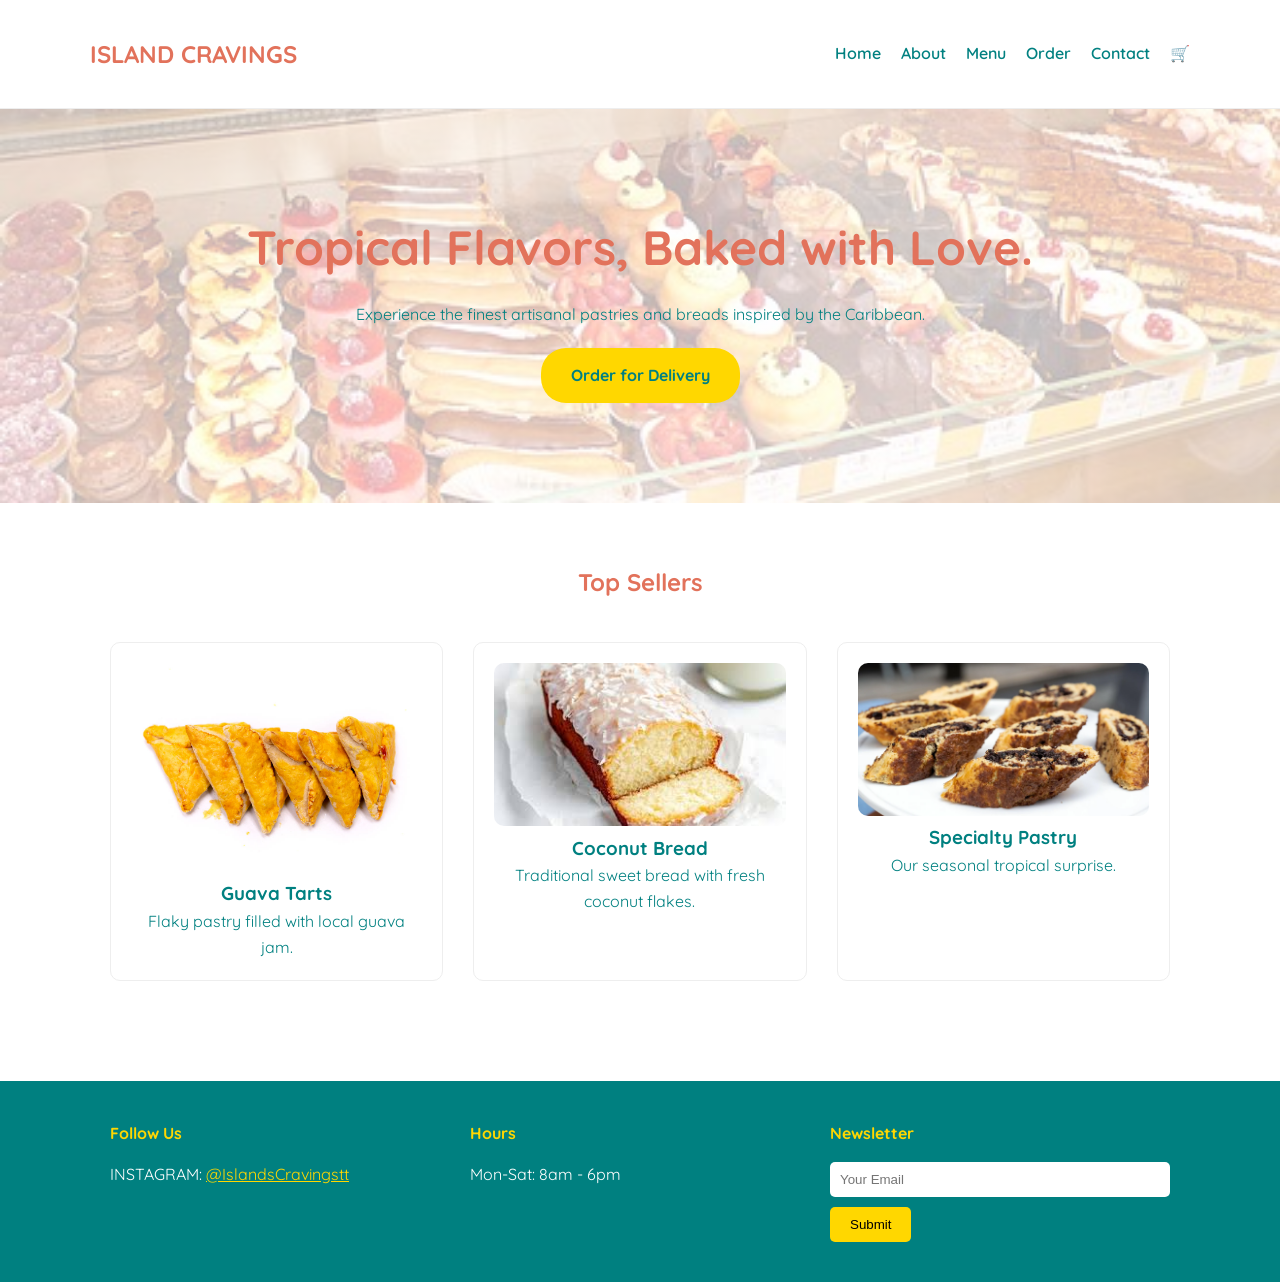
==== index.html @ b143a364 "Add files via upload" ====
<!DOCTYPE html>
<html lang="en">
<head>
    <meta charset="UTF-8">
    <meta name="viewport" content="width=device-width, initial-scale=1.0">
    <meta name="description" content="Island Cravings - Artisanal bakery in Trinidad and Tobago. Order tropical-inspired pastries, specialty breads, and custom cakes online for delivery.">
    <meta name="keywords" content="Bakery, Tropical Pastries, Online Ordering, Island Cravings, Custom Cakes, Trinidad">
    <title>Island Cravings | Artisanal Tropical Bakery</title>
    <link rel="stylesheet" href="style.css">
    <link href="https://fonts.googleapis.com/css2?family=Quicksand:wght@400;600;700&display=swap" rel="stylesheet">
</head>
<body>

    <header role="banner">
        <div class="container header-flex">
            <div class="logo">
                <a href="index.html"><strong>ISLAND CRAVINGS</strong></a>
            </div>
            <nav role="navigation" aria-label="Main Navigation">
                <ul class="nav-links">
                    <li><a href="index.html">Home</a></li>
                    <li><a href="about.html">About</a></li>
                    <li><a href="products.html">Menu</a></li>
                    <li><a href="form.html">Order</a></li>
                    <li><a href="contact.html">Contact</a></li>
                    <li><a href="#" class="cart-icon" aria-label="Shopping Cart">🛒</a></li>
                </ul>
            </nav>
        </div>
    </header>

    <main>
        <section class="hero" aria-labelledby="hero-heading">
            <div class="container">
                <div class="hero-content">
                    <h1 id="hero-heading">Tropical Flavors, Baked with Love.</h1>
                    <p>Experience the finest artisanal pastries and breads inspired by the Caribbean.</p>
                    <a href="form.html" class="cta-button" aria-label="Order pastries for delivery">Order for Delivery</a>
                </div>
            </div>
        </section>

        <section class="featured" aria-labelledby="featured-heading">
            <div class="container">
                <h2 id="featured-heading" class="section-title">Top Sellers</h2>
                <div class="grid">
                    <article class="card">
                        <img src="ieg_shop_guava-1.jpg" alt="A golden brown Guava Tart filled with local jam" style="width: 100%; border-radius: 10px;">
                        <h3>Guava Tarts</h3>
                        <p>Flaky pastry filled with local guava jam.</p>
                    </article>
                    <article class="card">
                        <img src="coconutbread.jpg" alt="Freshly baked loaf of traditional Coconut Bread" style="width: 100%; border-radius: 10px;">
                        <h3>Coconut Bread</h3>
                        <p>Traditional sweet bread with fresh coconut flakes.</p>
                    </article>
                    <article class="card">
                        <img src="currant roll.webp" alt="Seasonal tropical currant roll pastry" style="width: 100%; border-radius: 10px;">
                        <h3>Specialty Pastry</h3>
                        <p>Our seasonal tropical surprise.</p>
                    </article>
                </div>
            </div>
        </section>
    </main>

    <footer role="contentinfo">
        <div class="container footer-grid">
            <div class="footer-section">
                <h4>Follow Us</h4>
                <p>INSTAGRAM: <a href="https://instagram.com/IslandsCravingstt" style="color: #FFD700;">@IslandsCravingstt</a></p>
            </div>
            <div class="footer-section">
                <h4>Hours</h4>
                <p>Mon-Sat: 8am - 6pm</p>
            </div>
            <div class="footer-section">
                <h4>Newsletter</h4>
                <form id="newsletterForm">
                    <input type="email" placeholder="Your Email" aria-label="Email for newsletter">
                    <button type="submit">Submit</button>
                </form>
            </div>
        </div>
    </footer>

    <script src="java.js"></script>
</body>
</html>
---- style.css ----
/* General Styles */
* {
    margin: 0;
    padding: 0;
    box-sizing: border-box;
}

body {
    font-family: 'Quicksand', sans-serif; /* cite: 146 */
    color: #008080; /* Deep Teal - cite: 147 */
    line-height: 1.6;
    background-color: #fff;
}

.container {
    max-width: 1100px;
    margin: 0 auto;
    padding: 0 20px;
}

/* Header & Nav */
header {
    padding: 20px 0;
    background: #fff;
    border-bottom: 1px solid #eee;
}

.header-flex {
    display: flex;
    justify-content: space-between;
    align-items: center;
}

.logo a {
    font-size: 1.5rem;
    color: #E2725B; /* Warm Terracotta - cite: 147 */
    text-decoration: none;
}

.nav-links {
    list-style: none;
    display: flex;
    gap: 20px;
}

.nav-links a {
    text-decoration: none;
    color: #008080;
    font-weight: 600;
}

/* Hero Section */
.hero {
    background: #f9f9f9;
    padding: 100px 0;
    text-align: center;
    /* Placeholder for Hero Image - cite: 161 */
    background-image: linear-gradient(rgba(255,255,255,0.7), rgba(255,255,255,0.7)), url('BACK\ GROUND.jpg');
    background-size: cover;
    background-position: center;
}

.hero h1 {
    font-size: 3rem;
    color: #E2725B;
    margin-bottom: 1rem;
}

.cta-button {
    display: inline-block;
    background-color: #FFD700; /* Sunlight Yellow - cite: 147 */
    color: #008080;
    padding: 15px 30px;
    text-decoration: none;
    border-radius: 25px;
    font-weight: 700;
    min-width: 44px; /* Accessibility - cite: 149 */
    min-height: 44px;
    margin-top: 20px;
    transition: background 0.3s;
}

.cta-button:hover {
    background-color: #e6c200; /* Darker Yellow - cite: 91 */
}

/* Featured Grid - cite: 144 */
.featured {
    padding: 60px 0;
}

.section-title {
    text-align: center;
    margin-bottom: 40px;
    color: #E2725B;
}

.grid {
    display: grid;
    grid-template-columns: repeat(auto-fit, minmax(250px, 1fr));
    gap: 30px;
}

.card {
    text-align: center;
    padding: 20px;
    border: 1px solid #eee;
    border-radius: 10px;
}

.image-placeholder {
    background: #eee;
    height: 200px;
    display: flex;
    align-items: center;
    justify-content: center;
    margin-bottom: 15px;
    color: #999;
}

/* Footer - cite: 176 */
footer {
    background: #008080;
    color: #fff;
    padding: 40px 0;
    margin-top: 40px;
}

.footer-grid {
    display: grid;
    grid-template-columns: repeat(auto-fit, minmax(200px, 1fr));
    gap: 20px;
}

footer h4 {
    margin-bottom: 15px;
    color: #FFD700;
}

footer input {
    padding: 10px;
    border-radius: 5px;
    border: none;
    margin-bottom: 10px;
}

footer button {
    padding: 10px 20px;
    background: #FFD700;
    border: none;
    border-radius: 5px;
    cursor: pointer;
}

/* Accessibility: High contrast focus */
a:focus, button:focus {
    outline: 3px solid #FFD700;
}

/* Header Flexbox */
.header-flex {
    display: flex;
    justify-content: space-between;
    align-items: center;
    padding: 15px 0;
}

/* Responsive Grid for Product Cards */
.grid {
    display: grid;
    grid-template-columns: repeat(auto-fit, minmax(280px, 1fr));
    gap: 30px;
}

/* Form Styles */
footer input[type="email"] {
    padding: 10px;
    border-radius: 5px;
    border: none;
    margin-bottom: 10px;
    width: 100%;
}
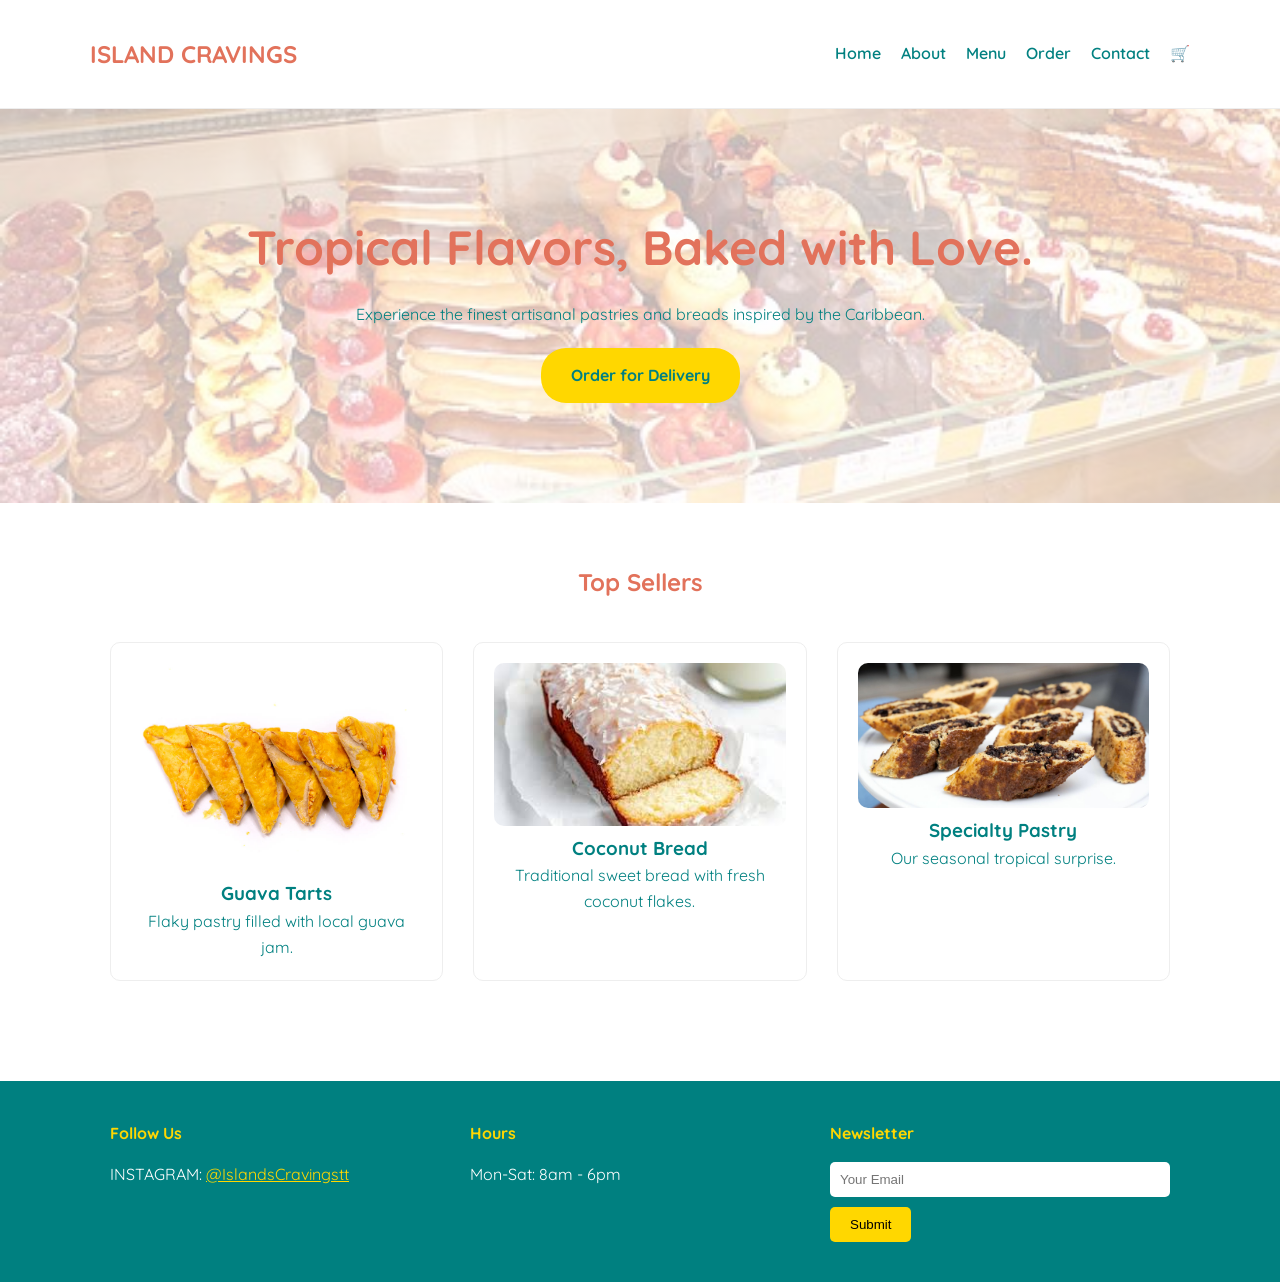
==== commit b0aa5f9f: "Add files via upload" ====
--- a/index.html
+++ b/index.html
@@ -11,12 +11,12 @@
 </head>
 <body>
 
-    <header role="banner">
+    <header>
         <div class="container header-flex">
             <div class="logo">
                 <a href="index.html"><strong>ISLAND CRAVINGS</strong></a>
             </div>
-            <nav role="navigation" aria-label="Main Navigation">
+            <nav aria-label="Main Navigation">
                 <ul class="nav-links">
                     <li><a href="index.html">Home</a></li>
                     <li><a href="about.html">About</a></li>
@@ -55,7 +55,7 @@
                         <p>Traditional sweet bread with fresh coconut flakes.</p>
                     </article>
                     <article class="card">
-                        <img src="currant roll.webp" alt="Seasonal tropical currant roll pastry" style="width: 100%; border-radius: 10px;">
+                        <img src="currant-roll.jpg" alt="Seasonal tropical currant roll pastry" style="width: 100%; border-radius: 10px;">
                         <h3>Specialty Pastry</h3>
                         <p>Our seasonal tropical surprise.</p>
                     </article>
@@ -64,7 +64,7 @@
         </section>
     </main>
 
-    <footer role="contentinfo">
+    <footer>
         <div class="container footer-grid">
             <div class="footer-section">
                 <h4>Follow Us</h4>
@@ -84,6 +84,6 @@
         </div>
     </footer>
 
-    <script src="java.js"></script>
+    <script src="script.js"></script>
 </body>
 </html>
